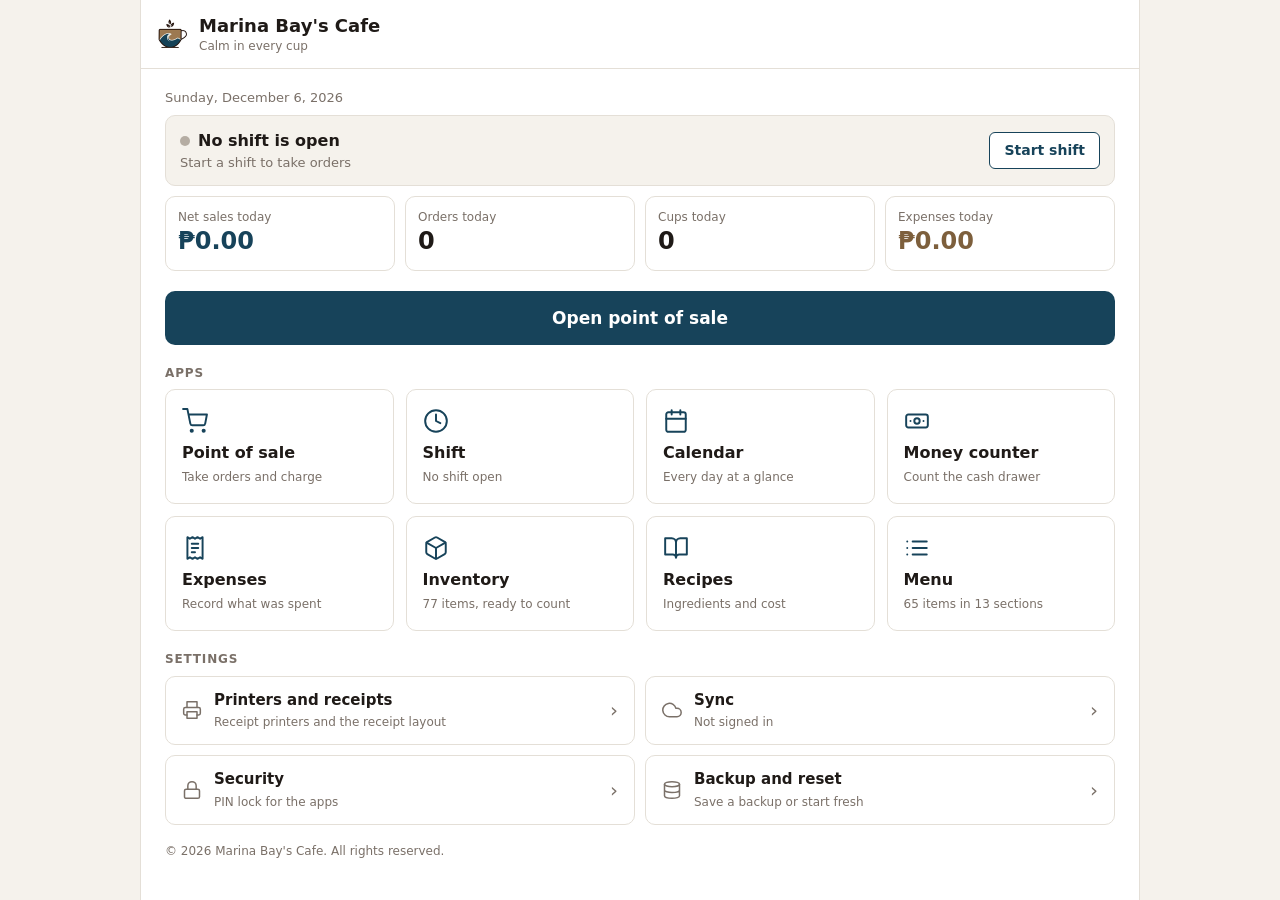
==== index.html @ 7f8bc901 "Add files via upload" ====
<!DOCTYPE html>
<html lang="en">
<!-- Copyright (c) 2026 Marina Bay's Cafe. All rights reserved. -->
<head>
<meta charset="UTF-8">
<meta name="viewport" content="width=device-width, initial-scale=1, viewport-fit=cover">
<script src="security.js"></script>
<script src="firebase-config.js"></script>
<script src="cloud.js" data-uses="sales,shifts,expenses,counter,inventory,menu,recipes"></script>
<meta name="robots" content="noindex, nofollow">
<meta name="author" content="Marina Bay's Cafe">
<meta name="copyright" content="Copyright 2026 Marina Bay's Cafe. All rights reserved.">
<title>Marina Bay's Cafe</title>
<meta name="theme-color" content="#17435a">
<link rel="icon" type="image/png" href="icons/favicon-32.png">
<link rel="apple-touch-icon" href="icons/counter-apple-touch-icon.png">
<link rel="stylesheet" href="app.css">
<style>
  .lock { margin-left: auto; border: 1.5px solid var(--teal); background: #fff; color: var(--teal); border-radius: 6px; font: inherit; font-weight: 650; font-size: 14px; padding: 7px 14px; cursor: pointer; }
  .today { padding: 16px 16px 4px; }
  .date { font-size: 13px; color: var(--muted); }
  .shiftcard { margin-top: 8px; padding: 14px; border: 1px solid var(--line); border-radius: 10px; background: var(--soft); display: flex; align-items: center; justify-content: space-between; gap: 12px; }
  .shiftcard.open { background: #eef3f5; border-color: #cfdde4; }
  .shiftcard b { display: flex; align-items: center; gap: 8px; font-size: 16px; }
  .shiftcard span.s { display: block; font-size: 13px; color: var(--muted); margin-top: 2px; }
  .dot { width: 10px; height: 10px; border-radius: 50%; background: #b5ada3; flex: none; }
  .open .dot { background: #2f6b4f; }
  .shiftcard a { flex: none; border: 1.5px solid var(--teal); color: var(--teal); border-radius: 6px; padding: 8px 14px; font-weight: 650; font-size: 14px; text-decoration: none; background: #fff; }
  .stats { display: grid; grid-template-columns: repeat(2, minmax(0, 1fr)); gap: 8px; margin-top: 10px; }
  .st { border: 1px solid var(--line); border-radius: 10px; padding: 12px; background: #fff; }
  .st small { display: block; font-size: 12px; color: var(--muted); }
  .st b { font-size: 22px; font-weight: 700; }
  .st.good b { color: var(--teal); }
  .st.out b { color: var(--spend); }
  .bigbtn { display: block; margin: 12px 16px 6px; height: 54px; line-height: 54px; text-align: center; border-radius: 10px; background: var(--teal); color: #fff; font-weight: 650; font-size: 17px; text-decoration: none; }
  .bigbtn:active { opacity: .85; }
  h2.sec { font-size: 12px; color: var(--muted); font-weight: 650; margin: 20px 16px 8px; text-transform: uppercase; letter-spacing: .07em; }
  .tiles { display: grid; grid-template-columns: repeat(2, minmax(0, 1fr)); gap: 10px; padding: 0 16px; }
  .tile { display: flex; flex-direction: column; gap: 6px; padding: 14px; border: 1px solid var(--line); border-radius: 10px; text-decoration: none; color: var(--ink); background: #fff; min-width: 0; }
  .tile:active { background: var(--soft); }
  .tile svg { width: 26px; height: 26px; stroke: var(--teal); fill: none; stroke-width: 1.8; stroke-linecap: round; stroke-linejoin: round; margin-bottom: 2px; }
  .tile b { font-size: 16px; font-weight: 650; }
  .tile span { font-size: 12px; color: var(--muted); line-height: 1.3; }
  .links a { display: flex; align-items: center; gap: 12px; padding: 13px 16px; border-top: 1px solid var(--line); text-decoration: none; color: var(--ink); }
  .links a:last-child { border-bottom: 1px solid var(--line); }
  .links a:active { background: var(--soft); }
  .links svg { width: 20px; height: 20px; stroke: var(--muted); fill: none; stroke-width: 1.8; stroke-linecap: round; stroke-linejoin: round; flex: none; }
  .links .t { flex: 1; min-width: 0; }
  .links b { display: block; font-weight: 600; font-size: 15px; }
  .links span { font-size: 12px; color: var(--muted); }
  .links i { font-style: normal; font-size: 20px; color: var(--muted); }
  .copy { margin: 0; padding: 18px 16px 24px; font-size: 12px; color: var(--muted); }
</style>
<link rel="stylesheet" href="wide.css">
</head>
<body class="pg-home">
<div class="app">
  <div class="top">
    <img src="icons/logo-64.png" alt="">
    <div><b>Marina Bay's Cafe</b><span class="sub">Calm in every cup</span></div>
    <button class="lock" id="lockBtn" hidden>Lock</button>
  </div>

  <main id="main">
    <section class="today">
      <div class="date" id="todayDate"></div>
      <div class="shiftcard" id="shiftCard"></div>
      <div class="stats" id="stats"></div>
    </section>
    <a class="bigbtn" href="pos.html">Open point of sale</a>

    <h2 class="sec">Apps</h2>
    <nav class="tiles">
      <a class="tile" href="pos.html"><svg viewBox="0 0 24 24"><circle cx="9" cy="21" r="1"/><circle cx="20" cy="21" r="1"/><path d="M1 1h4l2.7 13.4a2 2 0 0 0 2 1.6h9.7a2 2 0 0 0 2-1.6L23 6H6"/></svg><b>Point of sale</b><span id="tPos">Take orders and charge</span></a>
      <a class="tile" href="shift.html"><svg viewBox="0 0 24 24"><circle cx="12" cy="12" r="10"/><path d="M12 6v6l4 2"/></svg><b>Shift</b><span id="tShift">Start and end a shift</span></a>
      <a class="tile" href="calendar.html"><svg viewBox="0 0 24 24"><rect x="3" y="4" width="18" height="18" rx="2"/><path d="M16 2v4M8 2v4M3 10h18"/></svg><b>Calendar</b><span id="tCal">Every day at a glance</span></a>
      <a class="tile" href="money-counter.html"><svg viewBox="0 0 24 24"><rect x="2" y="6" width="20" height="12" rx="2"/><circle cx="12" cy="12" r="2.5"/><path d="M6 12h.01M18 12h.01"/></svg><b>Money counter</b><span id="tCount">Count the cash drawer</span></a>
      <a class="tile" href="expenses.html"><svg viewBox="0 0 24 24"><path d="M5 2v20l2.3-1.5L9.7 22l2.3-1.5 2.3 1.5 2.4-1.5L19 22V2l-2.3 1.5L14.3 2 12 3.5 9.7 2 7.3 3.5z"/><path d="M9 8h6M9 12h6M9 16h3"/></svg><b>Expenses</b><span id="tExp">Record what was spent</span></a>
      <a class="tile" href="inventory.html"><svg viewBox="0 0 24 24"><path d="M21 16V8a2 2 0 0 0-1-1.7l-7-4a2 2 0 0 0-2 0l-7 4A2 2 0 0 0 3 8v8a2 2 0 0 0 1 1.7l7 4a2 2 0 0 0 2 0l7-4a2 2 0 0 0 1-1.7z"/><path d="M3.3 7 12 12l8.7-5M12 22V12"/></svg><b>Inventory</b><span id="tInv">Stock list</span></a>
      <a class="tile" href="recipes.html"><svg viewBox="0 0 24 24"><path d="M2 3h6a4 4 0 0 1 4 4v14a3 3 0 0 0-3-3H2zM22 3h-6a4 4 0 0 0-4 4v14a3 3 0 0 1 3-3h7z"/></svg><b>Recipes</b><span id="tRec">Ingredients and cost</span></a>
      <a class="tile" href="menu.html"><svg viewBox="0 0 24 24"><path d="M8 6h13M8 12h13M8 18h13M3 6h.01M3 12h.01M3 18h.01"/></svg><b>Menu</b><span id="tMenu">Items, sizes, prices</span></a>
    </nav>

    <h2 class="sec">Settings</h2>
    <nav class="links">
      <a href="printers.html"><svg viewBox="0 0 24 24"><path d="M6 9V2h12v7M6 18H4a2 2 0 0 1-2-2v-5a2 2 0 0 1 2-2h16a2 2 0 0 1 2 2v5a2 2 0 0 1-2 2h-2"/><rect x="6" y="14" width="12" height="8"/></svg><div class="t"><b>Printers and receipts</b><span>Receipt printers and the receipt layout</span></div><i>&#8250;</i></a>
      <a href="sync.html"><svg viewBox="0 0 24 24"><path d="M18 10h-1.3A8 8 0 1 0 9 20h9a5 5 0 0 0 0-10z"/></svg><div class="t"><b>Sync</b><span id="syncSub">Share data between phones</span></div><i>&#8250;</i></a>
      <a href="security.html"><svg viewBox="0 0 24 24"><rect x="3" y="11" width="18" height="11" rx="2"/><path d="M7 11V7a5 5 0 0 1 10 0v4"/></svg><div class="t"><b>Security</b><span>PIN lock for the apps</span></div><i>&#8250;</i></a>
      <a href="data.html"><svg viewBox="0 0 24 24"><ellipse cx="12" cy="5" rx="9" ry="3"/><path d="M21 12c0 1.7-4 3-9 3s-9-1.3-9-3M3 5v14c0 1.7 4 3 9 3s9-1.3 9-3V5"/></svg><div class="t"><b>Backup and reset</b><span>Save a backup or start fresh</span></div><i>&#8250;</i></a>
    </nav>
    <p class="copy">&copy; 2026 Marina Bay's Cafe. All rights reserved.</p>
  </main>
</div>

<script src="menu-default.js"></script>
<script src="inventory-default.js"></script>
<script src="app-data.js"></script>
<script src="shift-lib.js"></script>
<script>
(function () {
  var D = window.MBData, S = window.MBShift, esc = D.esc, $ = function (id) { return document.getElementById(id); };
  var N = D.peso;
  var today = S.phDate(Date.now()), x = S.day(today), cur = S.current();
  $('todayDate').textContent = new Date(today + 'T00:00:00Z').toLocaleDateString('en-PH', { timeZone: 'UTC', weekday: 'long', month: 'long', day: 'numeric', year: 'numeric' });

  if (cur) {
    var r = S.report(cur);
    $('shiftCard').className = 'shiftcard open';
    $('shiftCard').innerHTML = '<div><b><i class="dot"></i>Shift ' + cur.no + ' is open</b><span class="s">Since ' + esc(S.fmtTime(cur.openedAt)) + (cur.openedBy ? ' · ' + esc(cur.openedBy) : '') + '</span><span class="s">Net sales so far ' + esc(N(r.net)) + '</span></div><a href="shift.html">View</a>';
  } else {
    $('shiftCard').innerHTML = '<div><b><i class="dot"></i>No shift is open</b><span class="s">Start a shift to take orders</span></div><a href="shift.html">Start shift</a>';
  }
  $('stats').innerHTML =
    '<div class="st good"><small>Net sales today</small><b class="num">' + N(x.net) + '</b></div>' +
    '<div class="st"><small>Orders today</small><b class="num">' + x.orders + '</b></div>' +
    '<div class="st"><small>Cups today</small><b class="num">' + x.drinks + '</b></div>' +
    '<div class="st out"><small>Expenses today</small><b class="num">' + N(x.expCash + x.expOnline) + '</b></div>';

  // short lines on the tiles that tie the apps together
  var inv = D.getInventory().items, out = inv.filter(function (i) { return i.qty === 0; }).length, menu = D.getMenu();
  $('tPos').textContent = x.orders ? x.orders + (x.orders === 1 ? ' order today' : ' orders today') : 'Take orders and charge';
  $('tShift').textContent = cur ? 'Shift ' + cur.no + ' is open' : 'No shift open';
  var t = new Date(today + 'T00:00:00Z'), mo = S.month(t.getUTCFullYear(), t.getUTCMonth()).total;
  $('tCal').textContent = mo.net ? 'This month ' + N(mo.net) : 'Every day at a glance';
  $('tCount').textContent = x.counted ? 'Counted ' + N(x.counted) + ' today' : 'Count the cash drawer';
  $('tExp').textContent = x.expenses.length ? x.expenses.length + (x.expenses.length === 1 ? ' expense today' : ' expenses today') : 'Record what was spent';
  $('tInv').textContent = inv.length + ' items' + (out ? ', ' + out + ' at zero' : '');
  if (out && inv.length && out === inv.length) $('tInv').textContent = inv.length + ' items, ready to count';
  $('tRec').textContent = D.getRecipes().recipes.length ? D.getRecipes().recipes.length + ' recipes' : 'Ingredients and cost';
  $('tMenu').textContent = menu.items.length + ' items in ' + menu.categories.length + ' sections';

  if (window.MBSecurity && MBSecurity.enabled()) { var lb = $('lockBtn'); lb.hidden = false; lb.onclick = function () { MBSecurity.lockNow(); }; }
  if (window.MBCloud) {
    var paint = function (s) {
      var el = $('syncSub'); if (!el) return;
      el.textContent = !s.configured ? 'Not set up' : s.user ? (s.state === 'error' ? 'Problem: ' + s.msg : 'Signed in as ' + s.user) : 'Not signed in';
    };
    MBCloud.onStatus(paint); paint(MBCloud.status());
  }
  if ('serviceWorker' in navigator && (location.protocol === 'https:' || location.hostname === 'localhost')) {
    navigator.serviceWorker.register('sw.js').catch(function () {});
  }
})();
</script>
</body>
</html>
---- app.css ----
/* Copyright (c) 2026 Marina Bay's Cafe. All rights reserved. */
/* Shared look for Marina Bay's Cafe apps (point of sale, menu, recipes). */
:root { --ink: #1f1a17; --muted: #7a7068; --line: #e4dfd7; --soft: #f5f2ec; --teal: #17435a; --brown: #9b7952; --spend: #7d5f3c; --bad: #a4372b; }
* { box-sizing: border-box; -webkit-tap-highlight-color: transparent; }
html, body { margin: 0; height: 100%; }
body { font-family: system-ui, -apple-system, "Segoe UI", Roboto, "Helvetica Neue", Arial, sans-serif; color: var(--ink); background: var(--soft); font-size: 16px; line-height: 1.35; }
.app { max-width: 480px; margin: 0 auto; height: 100%; display: flex; flex-direction: column; background: #fff; border-left: 1px solid var(--line); border-right: 1px solid var(--line); position: relative; }
.num { font-variant-numeric: tabular-nums; }
[hidden] { display: none !important; }

.top { display: flex; align-items: center; gap: 10px; padding: calc(10px + env(safe-area-inset-top)) 12px 10px 16px; border-bottom: 1px solid var(--line); }
.top img { width: 32px; height: 32px; }
.top b { font-size: 16px; font-weight: 650; }
.top span.sub { display: block; font-size: 12px; color: var(--muted); }
.apps { margin-left: auto; display: flex; gap: 2px; }
.apps a { padding: 8px 10px; font-size: 14px; color: var(--muted); text-decoration: none; border-bottom: 2px solid transparent; }
.apps a.on { color: var(--ink); font-weight: 650; border-bottom-color: var(--teal); }

main { flex: 1; overflow-y: auto; -webkit-overflow-scrolling: touch; }
.view { display: none; }
.view.on { display: block; }
.sect { padding: 16px 16px 6px; font-weight: 650; }
.sub-note { padding: 0 16px 10px; font-size: 13px; color: var(--muted); }
.empty { padding: 20px 16px; color: var(--muted); font-size: 14px; }

/* list rows */
.prow { display: flex; align-items: center; gap: 12px; width: 100%; text-align: left; padding: 13px 16px; border: none; border-top: 1px solid var(--line); background: #fff; font: inherit; color: var(--ink); cursor: pointer; }
.prow:last-child { border-bottom: 1px solid var(--line); }
.prow:active { background: var(--soft); }
.prow .what { flex: 1; min-width: 0; }
.prow b { display: block; font-weight: 650; }
.prow span.s { display: block; font-size: 13px; color: var(--muted); }
.prow .r { text-align: right; font-size: 15px; white-space: nowrap; }
.prow i { font-style: normal; font-size: 22px; color: var(--muted); }
.prow.off { opacity: .45; }
.badge { display: inline-block; font-size: 11px; font-weight: 650; padding: 1px 6px; border-radius: 4px; margin-left: 6px; vertical-align: 1px; background: var(--soft); color: var(--spend); border: 1px solid var(--line); }
.badge.best { background: #e9f0f3; color: var(--teal); border-color: #cfdde4; }
.badge.warn { background: #fbeceb; color: var(--bad); border-color: #efc9c5; }

/* buttons */
.add-btn { display: block; width: calc(100% - 32px); margin: 14px 16px; height: 46px; border: none; border-radius: 6px; background: var(--teal); color: #fff; font: inherit; font-weight: 650; font-size: 16px; cursor: pointer; }
.primary { flex: 1; height: 46px; border: none; border-radius: 6px; background: var(--teal); color: #fff; font: inherit; font-weight: 650; font-size: 16px; cursor: pointer; }
.secondary { height: 46px; padding: 0 16px; border: 1.5px solid var(--teal); border-radius: 6px; background: #fff; color: var(--teal); font: inherit; font-weight: 650; cursor: pointer; }
.add-btn:active, .primary:active { opacity: .8; }
.text-btn { border: none; background: none; font: inherit; font-size: 14px; color: var(--muted); text-decoration: underline; cursor: pointer; padding: 8px 2px; }
.text-btn.danger { color: var(--bad); }
button:disabled { opacity: .55; }
.actions { display: flex; align-items: center; gap: 12px; padding: 14px 16px; }
.icon-btn { width: 44px; height: 44px; border: none; background: none; color: var(--ink); font-size: 24px; cursor: pointer; border-radius: 6px; }
.icon-btn:active { background: var(--soft); }
.small-btn { border: 1.5px solid #c9c1b5; background: #fff; color: var(--ink); border-radius: 6px; font: inherit; font-size: 14px; padding: 6px 10px; cursor: pointer; }
.editbar { display: flex; align-items: center; gap: 4px; padding: 6px 8px; border-bottom: 1px solid var(--line); }
.editbar b { font-weight: 650; }

/* form */
.frow { display: flex; align-items: center; justify-content: space-between; gap: 12px; min-height: 52px; padding: 0 16px; border-bottom: 1px solid var(--line); }
.frow label { font-weight: 600; font-size: 15px; flex: none; }
.field { flex: 1; min-width: 0; max-width: 240px; border: none; border-bottom: 1.5px solid #c9c1b5; background: none; font: inherit; font-size: 16px; text-align: right; color: var(--ink); padding: 8px 0; border-radius: 0; appearance: none; -webkit-appearance: none; }
select.field { text-align-last: right; }
.field:focus { outline: none; border-bottom-color: var(--teal); }
.block { padding: 12px 16px; border-bottom: 1px solid var(--line); }
.block > label { display: block; font-weight: 600; font-size: 15px; margin-bottom: 2px; }
.block small { display: block; color: var(--muted); font-size: 13px; margin-bottom: 4px; }
.block .field { max-width: none; width: 100%; text-align: left; }
textarea.field { resize: vertical; padding: 8px 2px; }
.check { display: flex; align-items: center; gap: 12px; padding: 0 16px; min-height: 48px; border-bottom: 1px solid var(--line); font-size: 15px; }
.check input { width: 20px; height: 20px; accent-color: var(--teal); flex: none; }
.help { margin: 0; padding: 12px 16px; font-size: 13px; color: var(--muted); background: var(--soft); border-bottom: 1px solid var(--line); }
.mini-row { display: flex; align-items: center; gap: 8px; padding: 6px 16px; border-bottom: 1px solid var(--line); }
.mini-row .field { text-align: left; max-width: none; }
.mini-row .field.n { flex: none; width: 84px; text-align: right; }
.mini-row .x { width: 36px; height: 36px; border: none; background: none; color: var(--muted); font-size: 20px; cursor: pointer; flex: none; }

/* tabs */
.tabs { display: grid; border-top: 1px solid var(--line); padding-bottom: env(safe-area-inset-bottom); background: #fff; }
.tab { border: none; background: none; font: inherit; font-size: 14px; color: var(--muted); padding: 13px 0 12px; cursor: pointer; border-top: 3px solid transparent; margin-top: -1px; }
.tab.on { color: var(--teal); font-weight: 650; border-top-color: var(--teal); }

/* chips and search */
.searchbar { padding: 8px 16px 4px; }
.searchbar input { width: 100%; height: 40px; border: 1.5px solid #c9c1b5; border-radius: 6px; padding: 0 12px; font: inherit; background: #fff; color: var(--ink); }
.searchbar input:focus { outline: none; border-color: var(--teal); }
.chips { display: flex; gap: 6px; overflow-x: auto; padding: 8px 16px 10px; border-bottom: 1px solid var(--line); scrollbar-width: none; }
.chips::-webkit-scrollbar { display: none; }
.chip { flex: none; border: 1.5px solid #c9c1b5; background: #fff; color: var(--ink); border-radius: 18px; padding: 6px 13px; font: inherit; font-size: 14px; cursor: pointer; white-space: nowrap; }
.chip.on { background: var(--teal); border-color: var(--teal); color: #fff; font-weight: 650; }

/* bottom sheet */
.shade { position: absolute; inset: 0; background: rgba(31, 26, 23, .45); display: none; z-index: 20; }
.shade.on { display: block; }
.sheet { position: absolute; left: 0; right: 0; bottom: 0; max-height: 88%; background: #fff; border-radius: 12px 12px 0 0; display: flex; flex-direction: column; box-shadow: 0 -2px 12px rgba(0,0,0,.12); }
.sh-head { display: flex; align-items: flex-start; gap: 8px; padding: 14px 8px 10px 16px; border-bottom: 1px solid var(--line); }
.sh-head .t { flex: 1; min-width: 0; }
.sh-head b { font-size: 18px; font-weight: 650; display: block; }
.sh-head span { font-size: 13px; color: var(--muted); }
.sh-body { overflow-y: auto; flex: 1; -webkit-overflow-scrolling: touch; }
.sh-foot { padding: 12px 16px calc(12px + env(safe-area-inset-bottom)); border-top: 1px solid var(--line); display: flex; gap: 12px; align-items: center; }
.opt { display: flex; align-items: center; gap: 12px; padding: 0 16px; min-height: 50px; border-bottom: 1px solid var(--line); cursor: pointer; }
.opt input { width: 20px; height: 20px; accent-color: var(--teal); flex: none; }
.opt .n { flex: 1; font-size: 16px; }
.opt .n small { display: block; color: var(--muted); font-size: 12px; }
.opt .p { color: var(--muted); font-size: 15px; }
.stepper { display: flex; align-items: center; gap: 4px; }
.stepper button { width: 40px; height: 40px; border-radius: 6px; font: inherit; font-size: 22px; line-height: 1; cursor: pointer; border: 1.5px solid #c9c1b5; background: #fff; color: var(--ink); }
.stepper b { min-width: 30px; text-align: center; font-size: 17px; }

.toast { position: fixed; left: 50%; bottom: 100px; transform: translateX(-50%); background: var(--ink); color: #fff; padding: 8px 14px; border-radius: 6px; font-size: 13px; opacity: 0; pointer-events: none; transition: opacity .2s; max-width: 90%; text-align: center; z-index: 50; }
.toast.on { opacity: 1; }
:focus-visible { outline: 2px solid var(--brown); outline-offset: 1px; }
@media (prefers-reduced-motion: reduce) { .toast { transition: none; } }
---- wide.css ----
/* Copyright (c) 2026 Marina Bay's Cafe. All rights reserved.
   Layout for tablets and wide screens. Loaded last on every page, so it can override the phone layout.
   Phones (under 768 px wide) keep the layout in each page's own styles. */

/* ---- the POS has a side panel, hidden on phones ---- */
.pos-body { flex: 1; display: flex; flex-direction: column; min-height: 0; }
.pos-left { flex: 1; display: flex; flex-direction: column; min-height: 0; min-width: 0; }
.pos-right { display: none; }

@media (min-width: 768px) {
  .primary { white-space: nowrap; }
  body .app { max-width: 1180px; }
  body.pg-narrow .app { max-width: 680px; }
  body.pg-home .app { max-width: 900px; }

  .top { padding-top: calc(14px + env(safe-area-inset-top)); padding-bottom: 14px; }
  .top b { font-size: 18px; }
  .chips { flex-wrap: wrap; overflow-x: visible; }
  .totals b { font-size: 22px; }
  .totals small { font-size: 12px; }
  .tab { padding: 16px 0 15px; font-size: 15px; }

  /* ---- home ---- */
  body.pg-home .app { max-width: 1000px; }
  body.pg-home .today { padding: 20px 24px 6px; }
  body.pg-home .stats { grid-template-columns: repeat(4, minmax(0, 1fr)); gap: 10px; }
  body.pg-home .st b { font-size: 24px; }
  body.pg-home .bigbtn { margin: 14px 24px 6px; }
  body.pg-home h2.sec { margin-left: 24px; margin-right: 24px; }
  body.pg-home .tiles { grid-template-columns: repeat(4, minmax(0, 1fr)); padding: 0 24px; gap: 12px; }
  body.pg-home .tile { padding: 18px 16px; }
  body.pg-home .links { display: grid; grid-template-columns: repeat(2, minmax(0, 1fr)); padding: 0 24px; gap: 10px; }
  body.pg-home .links a, body.pg-home .links a:last-child { border: 1px solid var(--line); border-radius: 10px; }
  body.pg-home .copy { padding-left: 24px; }

  /* ---- point of sale: menu on the left, order on the right ---- */
  body.pg-pos .pos-body { flex-direction: row; }
  body.pg-pos .pos-right { display: flex; flex-direction: column; flex: none; width: clamp(330px, 34vw, 420px); min-height: 0; border-left: 1px solid var(--line); background: #fff; }
  body.pg-pos .pos-right .sh-head { padding-top: 16px; }
  body.pg-pos .pos-right .sh-body { flex: 1; overflow-y: auto; }
  body.pg-pos .pos-right .sh-foot { padding-bottom: 14px; flex-wrap: wrap; }
  body.pg-pos .pos-right #printOrder { flex: 1; }
  body.pg-pos .pos-right #chargeBtn { order: 3; flex: 1 1 100%; }
  body.pg-pos .pos-right .empty { padding: 28px 16px; }
  body.pg-pos .cartbar { display: none; }
  body.pg-pos .chip { padding: 5px 12px; font-size: 13.5px; }
  body.pg-pos .searchbar { padding-top: 10px; }
  body.pg-pos #items { display: grid; grid-template-columns: repeat(auto-fill, minmax(230px, 1fr)); gap: 10px; padding: 12px 16px 18px; align-content: start; }
  body.pg-pos #items .prow, body.pg-pos #items .prow:last-child { border: 1px solid var(--line); border-radius: 8px; padding: 14px; min-height: 72px; }
  body.pg-pos #items .catnote, body.pg-pos #items .sect, body.pg-pos #items .empty { grid-column: 1 / -1; }
  body.pg-pos #items .sect { padding-left: 2px; }
  /* size and add-on choices open as a centered window */
  body.pg-pos .sheet { left: 50%; right: auto; top: 50%; bottom: auto; transform: translate(-50%, -50%); width: min(520px, 92%); max-height: 88%; border-radius: 12px; }

  /* ---- calendar: month on the left, the chosen day on the right ---- */
  body.pg-calendar #v-cal.on { display: grid; grid-template-columns: minmax(0, 1.3fr) minmax(0, 1fr); align-items: start; }
  body.pg-calendar .cal-right { margin-top: 0; border-top: 0; border-left: 1px solid var(--line); position: sticky; top: 0; max-height: calc(100vh - 120px); overflow-y: auto; }
  body.pg-calendar .cell { min-height: 84px; }
  body.pg-calendar .cell .a, body.pg-calendar .cell .b { font-size: 12px; }
  body.pg-calendar .cards { grid-template-columns: repeat(4, minmax(0, 1fr)); }
  body.pg-calendar .cal-right .cards { grid-template-columns: repeat(2, minmax(0, 1fr)); }

  /* ---- lists become cards in columns ---- */
  body.pg-menu #itemList, body.pg-menu #catList, body.pg-menu #addonList,
  body.pg-recipes #rlist, body.pg-inventory #list {
    display: grid; grid-template-columns: repeat(2, minmax(0, 1fr)); gap: 10px; padding: 12px 16px 16px; align-content: start;
  }
  body.pg-menu .prow, body.pg-menu .prow:last-child,
  body.pg-recipes .prow, body.pg-recipes .prow:last-child { border: 1px solid var(--line); border-radius: 8px; }
  body.pg-menu #itemList .empty, body.pg-menu #catList .empty, body.pg-menu #addonList .empty, body.pg-recipes #rlist .empty,
  body.pg-inventory #list .empty, body.pg-inventory #list .grp { grid-column: 1 / -1; }
  body.pg-inventory .grp { border: 1px solid var(--line); border-radius: 6px; margin-top: 6px; }
  body.pg-inventory .irow { border: 1px solid var(--line); border-radius: 8px; padding: 8px 12px 8px 14px; }
  body.pg-inventory .addbar { display: flex; justify-content: center; }
  body.pg-inventory .addbar .add-btn { max-width: 420px; }
  body.pg-recipes .filters { padding: 12px 16px; }

  /* ---- forms and settings stay in a comfortable column ---- */
  body.pg-menu #v-item, body.pg-menu #v-cat, body.pg-menu #v-addon, body.pg-menu #v-data,
  body.pg-recipes #v-view, body.pg-recipes #v-edit, body.pg-recipes #v-data,
  body.pg-inventory #v-item, body.pg-inventory #v-data,
  body.pg-counter #v-cal, body.pg-counter #v-more, body.pg-expenses #v-cal, body.pg-expenses #v-more {
    max-width: 720px; margin-left: auto; margin-right: auto; width: 100%;
  }
  body.pg-counter .cell, body.pg-expenses .cell { min-height: 86px; }
  body.pg-counter .cell small, body.pg-expenses .cell small { font-size: 12px; }

  /* ---- money counter: bills on the left, totals and actions on the right ---- */
  body.pg-counter #v-count.on { display: grid; grid-template-columns: minmax(0, 1.1fr) minmax(0, 1fr); align-content: start; }
  body.pg-counter #v-count .daynav { grid-column: 1 / -1; }
  body.pg-counter #v-count #rows { grid-column: 1; grid-row: 2 / span 8; border-right: 1px solid var(--line); }
  body.pg-counter #v-count > :not(.daynav):not(#rows) { grid-column: 2; }
  body.pg-counter .row { height: 66px; }

  /* ---- expenses: form on the left, the day's list on the right ---- */
  body.pg-expenses #v-day.on { display: grid; grid-template-columns: minmax(0, 1fr) minmax(0, 1.1fr); align-content: start; }
  body.pg-expenses #v-day .daynav { grid-column: 1 / -1; }
  body.pg-expenses #v-day .form { grid-column: 1; grid-row: 2 / span 6; border-right: 1px solid var(--line); align-self: stretch; }
  body.pg-expenses #v-day > :not(.daynav):not(.form) { grid-column: 2; }
}

/* tablets held sideways are short, so tighten the bills list to avoid scrolling */
@media (min-width: 768px) and (max-height: 820px) {
  body.pg-counter .row { height: 54px; }
  body.pg-counter .step { height: 38px; width: 40px; }
}

@media (min-width: 1100px) {
  body.pg-menu #itemList, body.pg-menu #catList, body.pg-menu #addonList,
  body.pg-recipes #rlist, body.pg-inventory #list { grid-template-columns: repeat(3, minmax(0, 1fr)); }
}
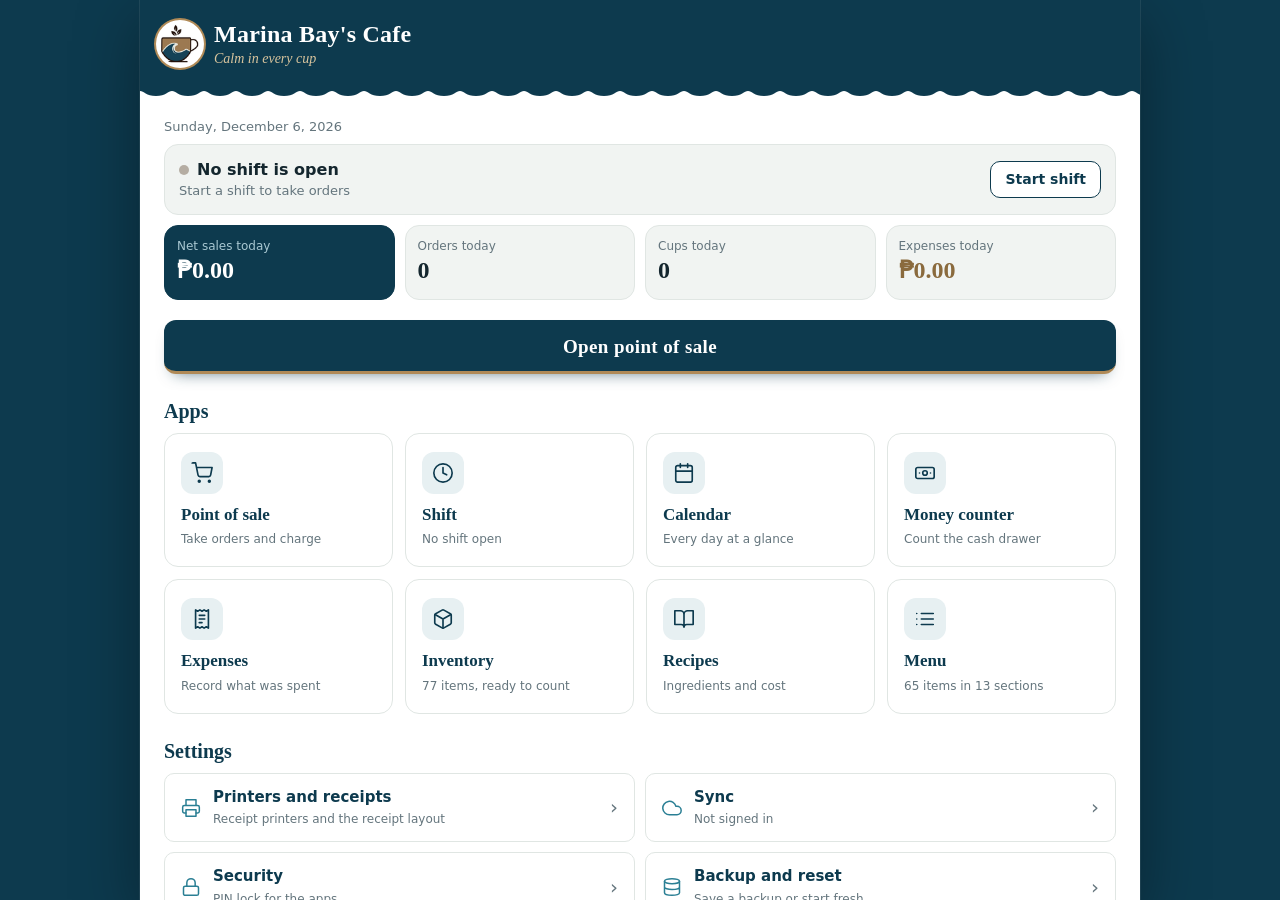
==== commit b3068b5c: "Add files via upload" ====
--- a/index.html
+++ b/index.html
@@ -11,7 +11,7 @@
 <meta name="author" content="Marina Bay's Cafe">
 <meta name="copyright" content="Copyright 2026 Marina Bay's Cafe. All rights reserved.">
 <title>Marina Bay's Cafe</title>
-<meta name="theme-color" content="#17435a">
+<meta name="theme-color" content="#0d3a4e">
 <link rel="icon" type="image/png" href="icons/favicon-32.png">
 <link rel="apple-touch-icon" href="icons/counter-apple-touch-icon.png">
 <link rel="stylesheet" href="app.css">
@@ -52,6 +52,7 @@
   .copy { margin: 0; padding: 18px 16px 24px; font-size: 12px; color: var(--muted); }
 </style>
 <link rel="stylesheet" href="wide.css">
+<link rel="stylesheet" href="brand.css">
 </head>
 <body class="pg-home">
 <div class="app">
--- a/app.css
+++ b/app.css
@@ -1,6 +1,6 @@
 /* Copyright (c) 2026 Marina Bay's Cafe. All rights reserved. */
 /* Shared look for Marina Bay's Cafe apps (point of sale, menu, recipes). */
-:root { --ink: #1f1a17; --muted: #7a7068; --line: #e4dfd7; --soft: #f5f2ec; --teal: #17435a; --brown: #9b7952; --spend: #7d5f3c; --bad: #a4372b; }
+:root { --ink: #1f1a17; --muted: #7a7068; --line: #e4dfd7; --soft: #f5f2ec; --teal: #0d3a4e; --brown: #9b7952; --spend: #7d5f3c; --bad: #a4372b; }
 * { box-sizing: border-box; -webkit-tap-highlight-color: transparent; }
 html, body { margin: 0; height: 100%; }
 body { font-family: system-ui, -apple-system, "Segoe UI", Roboto, "Helvetica Neue", Arial, sans-serif; color: var(--ink); background: var(--soft); font-size: 16px; line-height: 1.35; }
--- a/brand.css
+++ b/brand.css
@@ -0,0 +1,107 @@
+/* Copyright (c) 2026 Marina Bay's Cafe. All rights reserved.
+   Brand look, loaded last on every page. Colors come from the logo: harbor teal for the wave, brass for the cup and sprig.
+   Change the colors here and every page follows. */
+:root {
+  --harbor: #0d3a4e;
+  --tide: #2a7f94;
+  --brass: #b08a57;
+  --ink: #14262e;
+  --muted: #64757d;
+  --line: #e0e6e3;
+  --soft: #f1f4f2;
+  --teal: #0d3a4e;
+  --brown: #b08a57;
+  --spend: #8a6a3d;
+  --serif: "Palatino Linotype", Palatino, "Book Antiqua", "Iowan Old Style", Georgia, serif;
+}
+
+/* ---- header: harbor band with a wave edge ---- */
+.top { position: relative; z-index: 6; margin-bottom: 9px; background: var(--harbor); color: #f6f2e8; border-bottom: none; }
+.top::after {
+  content: ""; position: absolute; left: 0; right: 0; bottom: -8px; height: 8px; pointer-events: none;
+  background: url("data:image/svg+xml,%3Csvg xmlns='http://www.w3.org/2000/svg' width='32' height='8' viewBox='0 0 32 8'%3E%3Cpath d='M0 0H32V2C28 2 26 7 16 7S4 2 0 2Z' fill='%230d3a4e'/%3E%3C/svg%3E") repeat-x left top / 32px 8px;
+}
+.top img { width: 38px; height: 38px; padding: 3px; background: #fff; border-radius: 50%; box-shadow: 0 0 0 2px var(--brass); }
+.top b { font-family: var(--serif); font-size: 19px; font-weight: 700; letter-spacing: .01em; color: #fff; }
+.top span.sub { color: #a9c8d2; }
+.apps a { color: #b8d1d9; border-bottom-color: transparent; }
+.apps a.on { color: #fff; border-bottom-color: var(--brass); }
+.lock { background: transparent !important; color: #fff !important; border-color: rgba(255, 255, 255, .55) !important; border-radius: 10px !important; }
+
+body.pg-home .top { padding-top: calc(18px + env(safe-area-inset-top)); padding-bottom: 20px; }
+body.pg-home .top img { width: 48px; height: 48px; }
+body.pg-home .top b { font-size: 24px; }
+body.pg-home .top span.sub { font-family: var(--serif); font-style: italic; font-size: 14px; color: #d8c49d; }
+
+/* ---- type ---- */
+.sect, .exp-h, .day-h, .monthbar h2, .sh-head b, .editbar b { font-family: var(--serif); font-weight: 700; color: var(--harbor); }
+.sect { font-size: 17px; }
+.sh-head b { font-size: 20px; }
+h2.sec { font-family: var(--serif); font-size: 20px; color: var(--harbor); text-transform: none; letter-spacing: 0; margin-top: 24px; }
+.st b, .big, .card b { font-family: var(--serif); }
+.st b { font-size: 24px; }
+
+/* ---- buttons and fields ---- */
+.primary, .add-btn, .bigbtn { border-radius: 12px; background: var(--harbor); box-shadow: 0 8px 16px -10px rgba(13, 58, 78, .75); }
+.bigbtn { border-bottom: 3px solid var(--brass); font-family: var(--serif); font-size: 19px; letter-spacing: .02em; }
+.secondary, .shiftcard a, .links a { border-radius: 10px; border-color: var(--harbor); color: var(--harbor); }
+.small-btn, .stepper button, .searchbar input, .note-in, .catsel, .quick button { border-color: #c5d0d0; border-radius: 10px; }
+.seg, .seg2 { border-color: #c5d0d0; border-radius: 10px; }
+.seg button + button, .seg2 button + button { border-left-color: #c5d0d0; }
+.field { border-bottom-color: #c5d0d0; }
+.field:focus, .searchbar input:focus, .note-in:focus, .catsel:focus { border-color: var(--tide); border-bottom-color: var(--tide); }
+.step.minus { border-color: #c5d0d0; border-radius: 10px; }
+.step.plus { border-radius: 10px; }
+.chip { border-color: #c5d0d0; }
+:focus-visible { outline: 2px solid var(--tide); }
+
+/* ---- lists, tabs, sheets ---- */
+.prow:active, .entry:active, .icon-btn:active, .tile:active { background: #e8f0f1; }
+.badge { background: #f6efe2; color: #7d5a26; border-color: #e8d9bb; }
+.badge.best { background: #f6efe2; color: #7d5a26; border-color: #e8d9bb; }
+.tab.on { color: var(--harbor); border-top-color: var(--brass); }
+.sheet { border-radius: 20px 20px 0 0; box-shadow: 0 -8px 30px rgba(13, 40, 54, .22); }
+.shade { background: rgba(10, 36, 48, .55); }
+.cartbar, .totals { border-top: 2px solid var(--harbor); }
+.toast { background: var(--harbor); border-radius: 10px; }
+.totalrow { color: var(--harbor); }
+
+/* ---- home ---- */
+.shiftcard { border-radius: 14px; }
+.shiftcard.open { background: #e7f0f2; border-color: #c4dce2; }
+.open .dot { background: #2f8f62; box-shadow: 0 0 0 4px rgba(47, 143, 98, .18); }
+.st { border-radius: 14px; border-color: var(--line); background: var(--soft); }
+.st.good { background: var(--harbor); border-color: var(--harbor); }
+.st.good small { color: #a9c8d2; }
+.st.good b { color: #fff; }
+.tile { border-radius: 14px; border-color: var(--line); }
+.tile svg { width: 42px; height: 42px; padding: 10px; border-radius: 12px; background: #e7f0f2; stroke: var(--harbor); margin-bottom: 4px; }
+.tile b { font-family: var(--serif); font-size: 17px; color: var(--harbor); }
+.links svg { stroke: var(--tide); }
+
+/* ---- calendar and cards ---- */
+.card, .daycard { border-radius: 12px; }
+.cell.sel { background: #e7f0f2; box-shadow: inset 0 0 0 2px var(--harbor); }
+.cell.today .d { background: var(--harbor); }
+.cell .a, .legend .t, .card.good b, .st.good b { color: var(--harbor); }
+.st.good b { color: #fff; }
+
+/* ---- POS menu ---- */
+body.pg-pos #items .prow b { color: var(--harbor); }
+body.pg-pos .pos-right { background: #fbfcfb; }
+.catnote { font-family: var(--serif); font-style: italic; color: var(--spend); }
+
+/* ---- wide screens: the app sits on the harbor ---- */
+@media (max-width: 480px) {
+  .top { gap: 8px; }
+  .top b { font-size: 17px; white-space: nowrap; }
+  .apps a { padding: 8px 6px; font-size: 13px; white-space: nowrap; }
+  body.pg-home .top b { font-size: 22px; }
+}
+@media (min-width: 768px) {
+  body.pg-pos #items .prow, body.pg-pos #items .prow:last-child { border-radius: 12px; border-color: var(--line); background: #fff; }
+  body.pg-pos #items .prow:active { border-color: var(--harbor); background: #e8f0f1; }
+  body { background: var(--harbor); }
+  body .app { border: none; box-shadow: 0 0 0 1px rgba(255, 255, 255, .08), 0 20px 60px rgba(0, 0, 0, .35); }
+}
+@media (prefers-reduced-motion: reduce) { * { transition: none !important; } }
